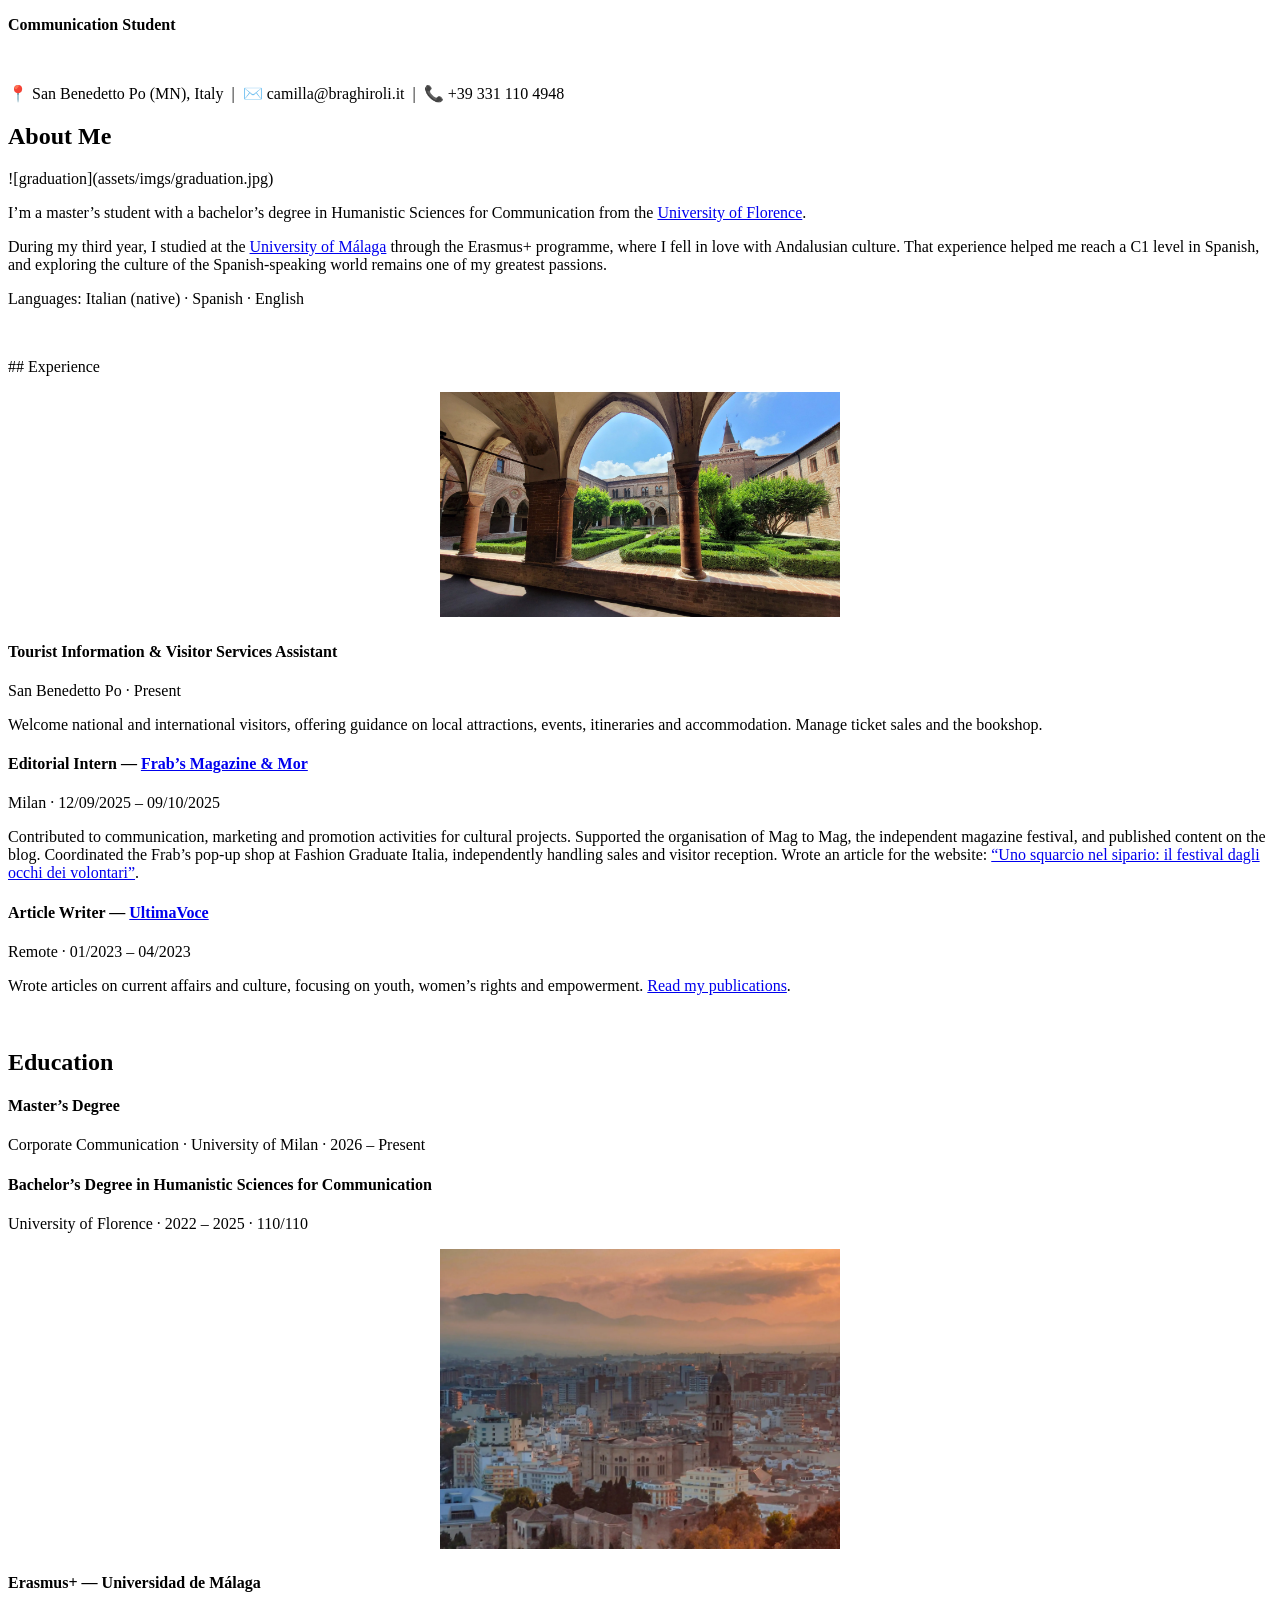
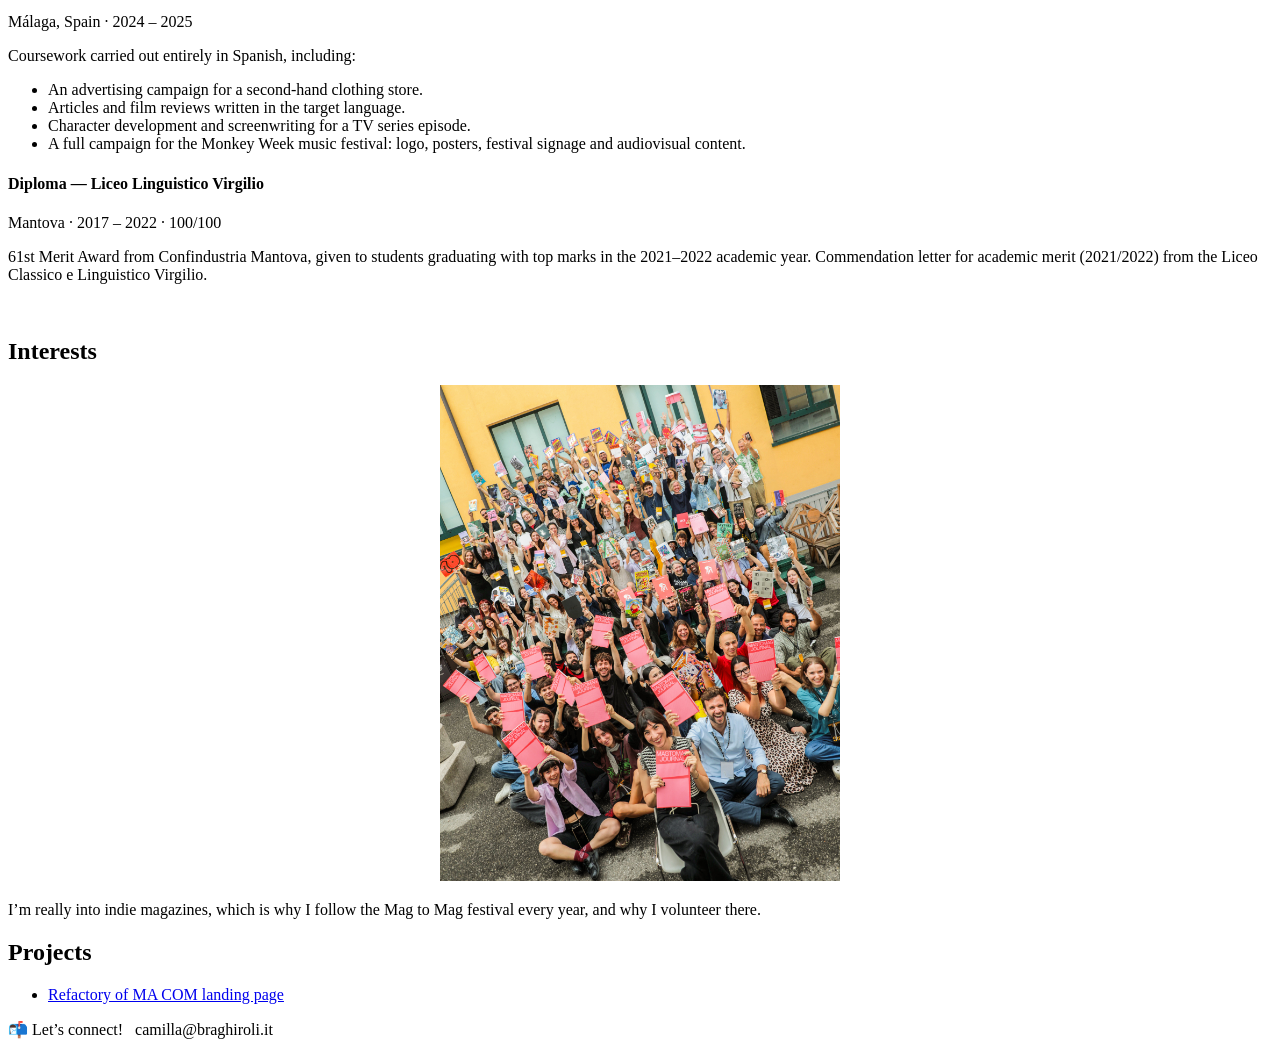
==== portfolio.html @ 439e22c4 "updated" ====
<!DOCTYPE html>
<!-- Webcomm boilerplate -->

<html>
    <head>
        <meta charset="utf-8">
        <meta http-equiv="X-UA-Compatible" content="IE=edge">
        <title></title>
        <meta name="description" content="">
        <meta name="viewport" content="width=device-width, initial-scale=1">
        <link rel="stylesheet" href="https://cdnjs.cloudflare.com/ajax/libs/font-awesome/6.5.1/css/all.min.css">
        <link href="assets/css/portfoliostyle.css" rel="stylesheet" type="text/css"/>
        <meta name = "viewport"
        content = "width=device-width, initial-scale=1.0">
    </head>
   <body>
    
    <div data-align="center">
<p><strong>Communication Student</strong></p>
<p> </p>
<p>📍 San Benedetto Po (MN), Italy  |  ✉️ camilla@braghiroli.it  |  📞
+39 331 110 4948</p>
</div>
<h2 id="about-me">About Me</h2>

![graduation](assets/imgs/graduation.jpg) 

<p>I’m a master’s student with a bachelor’s degree in Humanistic
Sciences for Communication from the <a
href="https://www.unifi.it/it/studia-con-noi/corsi-di-laurea/corsi-di-laurea-triennali-e-a-ciclo-unico/scienze-umanistiche-la">University
of Florence</a>.</p>
<p>During my third year, I studied at the <a
href="https://www.uma.es/facultad-de-ciencias-de-la-comunicacion/">University
of Málaga</a> through the Erasmus+ programme, where I fell in love with
Andalusian culture. That experience helped me reach a C1 level in
Spanish, and exploring the culture of the Spanish-speaking world remains
one of my greatest passions.</p>
<p>Languages: Italian (native) · Spanish · English</p>
<p>   </p>
<p>## Experience</p>
<p align="center">
<img src="assets/imgs/sambe.jpg" alt="San Benedetto Po" width="400">
</p>
<h4 id="tourist-information-visitor-services-assistant">Tourist
Information &amp; Visitor Services Assistant</h4>
<p>San Benedetto Po · Present</p>
<p>Welcome national and international visitors, offering guidance on
local attractions, events, itineraries and accommodation. Manage ticket
sales and the bookshop.</p>
<h4 id="editorial-intern-frabs-magazine-mor">Editorial Intern — <a
href="https://frabsmagazines.com/">Frab’s Magazine &amp; Mor</a></h4>
<p>Milan · 12/09/2025 – 09/10/2025</p>
<p>Contributed to communication, marketing and promotion activities for
cultural projects. Supported the organisation of Mag to Mag, the
independent magazine festival, and published content on the blog.
Coordinated the Frab’s pop-up shop at Fashion Graduate Italia,
independently handling sales and visitor reception. Wrote an article for
the website: <a
href="https://frabsmagazines.com/blogs/frabs-blog/uno-squarcio-nel-sipario-il-festival-dagli-occhi-dei-volontari?srsltid=AY6E9610JQ4VfFO59u2OWCD90DEHQ1Gjds-zkffYdAkZhxf20WUhtO8T">“Uno
squarcio nel sipario: il festival dagli occhi dei volontari”</a>.</p>
<h4 id="article-writer-ultimavoce">Article Writer — <a
href="https://www.ultimavoce.it/">UltimaVoce</a></h4>
<p>Remote · 01/2023 – 04/2023</p>
<p>Wrote articles on current affairs and culture, focusing on youth,
women’s rights and empowerment. <a
href="https://www.ultimavoce.it/?s=Camilla+Braghiroli">Read my
publications</a>.</p>
<p>   </p>
<h2 id="education">Education</h2>
<h4 id="masters-degree">Master’s Degree</h4>
<p>Corporate Communication · University of Milan · 2026 – Present</p>
<h4
id="bachelors-degree-in-humanistic-sciences-for-communication">Bachelor’s
Degree in Humanistic Sciences for Communication</h4>
<p>University of Florence · 2022 – 2025 · 110/110</p>
<p align="center">
<img src="assets/imgs/malaga.webp" alt="Malaga" width="400">
</p>
<h4 id="erasmus-universidad-de-málaga">Erasmus+ — Universidad de
Málaga</h4>
<p>Málaga, Spain · 2024 – 2025</p>
<p>Coursework carried out entirely in Spanish, including:</p>
<ul>
<li>An advertising campaign for a second-hand clothing store.</li>
<li>Articles and film reviews written in the target language.</li>
<li>Character development and screenwriting for a TV series
episode.</li>
<li>A full campaign for the Monkey Week music festival: logo, posters,
festival signage and audiovisual content.</li>
</ul>
<h4 id="diploma-liceo-linguistico-virgilio">Diploma — Liceo Linguistico
Virgilio</h4>
<p>Mantova · 2017 – 2022 · 100/100</p>
<p>61st Merit Award from Confindustria Mantova, given to students
graduating with top marks in the 2021–2022 academic year. Commendation
letter for academic merit (2021/2022) from the Liceo Classico e
Linguistico Virgilio.</p>
<p>   </p>
<h2 id="interests">Interests</h2>
<p align="center">
<img src="assets/imgs/magtomag.JPG" alt="Mag to Mag festival" width="400">
</p>
<p>I’m really into indie magazines, which is why I follow the Mag to Mag
festival every year, and why I volunteer there.</p>
<h2 id="projects">Projects</h2>
<ul>
<li><a
href="https://ale66.github.io/learn-web-playground-2026-27/essays/CamillaBraghiroli/camindex.html">Refactory
of MA COM landing page</a></li>
</ul>
<div data-align="center">
<p>📬 Let’s connect!   camilla@braghiroli.it</p>
</div>
</body>
</html>
---- assets/css/portfoliostyle.css ----
img {
align-content: center;
width: 400;
}
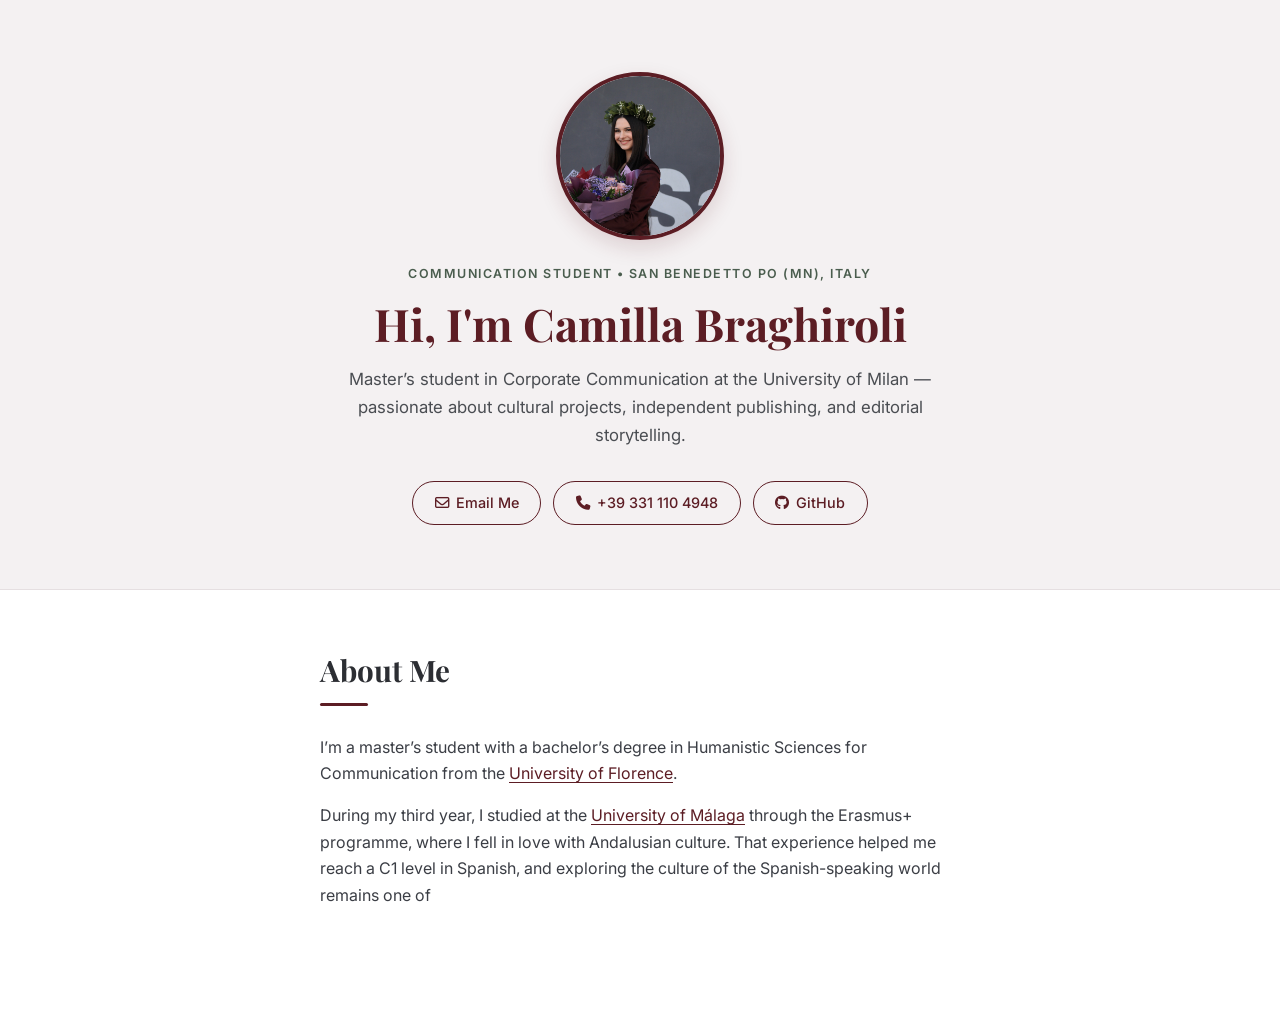
==== commit f513fe60: "update" ====
--- a/portfolio.html
+++ b/portfolio.html
@@ -1,115 +1,56 @@
 <!DOCTYPE html>
-<!-- Webcomm boilerplate -->
+<html lang="en">
+<head>
+    <meta charset="utf-8">
+    <meta http-equiv="X-UA-Compatible" content="IE=edge">
+    <meta name="viewport" content="width=device-width, initial-scale=1.0">
+    <title>Camilla Braghiroli — Portfolio</title>
+    <meta name="description" content="Portfolio of Camilla Braghiroli, Communication Student.">
+    
+    <!-- Icone FontAwesome (già presenti nel tuo codice) -->
+    <link rel="stylesheet" href="https://cdnjs.cloudflare.com/ajax/libs/font-awesome/6.5.1/css/all.min.css">
+    
+    <!-- Font Google per un look elegante -->
+    <link rel="preconnect" href="https://fonts.googleapis.com">
+    <link rel="preconnect" href="https://fonts.gstatic.com" crossorigin>
+    <link href="https://fonts.googleapis.com/css2?family=Inter:wght@400;500;600&family=Playfair+Display:wght@700&display=swap" rel="stylesheet">
+    
+    <!-- Il tuo foglio di stile -->
+    <link href="assets/css/portfoliostyle.css" rel="stylesheet" type="text/css">
+</head>
+<body>
 
-<html>
-    <head>
-        <meta charset="utf-8">
-        <meta http-equiv="X-UA-Compatible" content="IE=edge">
-        <title></title>
-        <meta name="description" content="">
-        <meta name="viewport" content="width=device-width, initial-scale=1">
-        <link rel="stylesheet" href="https://cdnjs.cloudflare.com/ajax/libs/font-awesome/6.5.1/css/all.min.css">
-        <link href="assets/css/portfoliostyle.css" rel="stylesheet" type="text/css"/>
-        <meta name = "viewport"
-        content = "width=device-width, initial-scale=1.0">
-    </head>
-   <body>
-    
-    <div data-align="center">
-<p><strong>Communication Student</strong></p>
-<p> </p>
-<p>📍 San Benedetto Po (MN), Italy  |  ✉️ camilla@braghiroli.it  |  📞
-+39 331 110 4948</p>
-</div>
-<h2 id="about-me">About Me</h2>
+    <!-- HERO SECTION CENTRATA (come il riferimento) -->
+    <header class="hero">
+        <div class="hero-container">
+            <img src="assets/imgs/graduation.jpg" alt="Camilla at her graduation" class="profile-pic">
+            
+            <p class="subtitle">COMMUNICATION STUDENT • SAN BENEDETTO PO (MN), ITALY</p>
+            
+            <h1>Hi, I'm Camilla Braghiroli</h1>
+            
+            <p class="bio-short">
+                Master’s student in Corporate Communication at the University of Milan — passionate about cultural projects, independent publishing, and editorial storytelling.
+            </p>
 
-![graduation](assets/imgs/graduation.jpg) 
+            <div class="contact-pills">
+                <a href="mailto:camilla@braghiroli.it" class="pill-btn"><i class="fa-regular fa-envelope"></i> Email Me</a>
+                <a href="tel:+393311104948" class="pill-btn"><i class="fa-solid fa-phone"></i> +39 331 110 4948</a>
+                <a href="https://github.com/camillabraghiroli" target="_blank" class="pill-btn"><i class="fa-brands fa-github"></i> GitHub</a>
+            </div>
+        </div>
+    </header>
 
-<p>I’m a master’s student with a bachelor’s degree in Humanistic
-Sciences for Communication from the <a
-href="https://www.unifi.it/it/studia-con-noi/corsi-di-laurea/corsi-di-laurea-triennali-e-a-ciclo-unico/scienze-umanistiche-la">University
-of Florence</a>.</p>
-<p>During my third year, I studied at the <a
-href="https://www.uma.es/facultad-de-ciencias-de-la-comunicacion/">University
-of Málaga</a> through the Erasmus+ programme, where I fell in love with
-Andalusian culture. That experience helped me reach a C1 level in
-Spanish, and exploring the culture of the Spanish-speaking world remains
-one of my greatest passions.</p>
-<p>Languages: Italian (native) · Spanish · English</p>
-<p>   </p>
-<p>## Experience</p>
-<p align="center">
-<img src="assets/imgs/sambe.jpg" alt="San Benedetto Po" width="400">
-</p>
-<h4 id="tourist-information-visitor-services-assistant">Tourist
-Information &amp; Visitor Services Assistant</h4>
-<p>San Benedetto Po · Present</p>
-<p>Welcome national and international visitors, offering guidance on
-local attractions, events, itineraries and accommodation. Manage ticket
-sales and the bookshop.</p>
-<h4 id="editorial-intern-frabs-magazine-mor">Editorial Intern — <a
-href="https://frabsmagazines.com/">Frab’s Magazine &amp; Mor</a></h4>
-<p>Milan · 12/09/2025 – 09/10/2025</p>
-<p>Contributed to communication, marketing and promotion activities for
-cultural projects. Supported the organisation of Mag to Mag, the
-independent magazine festival, and published content on the blog.
-Coordinated the Frab’s pop-up shop at Fashion Graduate Italia,
-independently handling sales and visitor reception. Wrote an article for
-the website: <a
-href="https://frabsmagazines.com/blogs/frabs-blog/uno-squarcio-nel-sipario-il-festival-dagli-occhi-dei-volontari?srsltid=AY6E9610JQ4VfFO59u2OWCD90DEHQ1Gjds-zkffYdAkZhxf20WUhtO8T">“Uno
-squarcio nel sipario: il festival dagli occhi dei volontari”</a>.</p>
-<h4 id="article-writer-ultimavoce">Article Writer — <a
-href="https://www.ultimavoce.it/">UltimaVoce</a></h4>
-<p>Remote · 01/2023 – 04/2023</p>
-<p>Wrote articles on current affairs and culture, focusing on youth,
-women’s rights and empowerment. <a
-href="https://www.ultimavoce.it/?s=Camilla+Braghiroli">Read my
-publications</a>.</p>
-<p>   </p>
-<h2 id="education">Education</h2>
-<h4 id="masters-degree">Master’s Degree</h4>
-<p>Corporate Communication · University of Milan · 2026 – Present</p>
-<h4
-id="bachelors-degree-in-humanistic-sciences-for-communication">Bachelor’s
-Degree in Humanistic Sciences for Communication</h4>
-<p>University of Florence · 2022 – 2025 · 110/110</p>
-<p align="center">
-<img src="assets/imgs/malaga.webp" alt="Malaga" width="400">
-</p>
-<h4 id="erasmus-universidad-de-málaga">Erasmus+ — Universidad de
-Málaga</h4>
-<p>Málaga, Spain · 2024 – 2025</p>
-<p>Coursework carried out entirely in Spanish, including:</p>
-<ul>
-<li>An advertising campaign for a second-hand clothing store.</li>
-<li>Articles and film reviews written in the target language.</li>
-<li>Character development and screenwriting for a TV series
-episode.</li>
-<li>A full campaign for the Monkey Week music festival: logo, posters,
-festival signage and audiovisual content.</li>
-</ul>
-<h4 id="diploma-liceo-linguistico-virgilio">Diploma — Liceo Linguistico
-Virgilio</h4>
-<p>Mantova · 2017 – 2022 · 100/100</p>
-<p>61st Merit Award from Confindustria Mantova, given to students
-graduating with top marks in the 2021–2022 academic year. Commendation
-letter for academic merit (2021/2022) from the Liceo Classico e
-Linguistico Virgilio.</p>
-<p>   </p>
-<h2 id="interests">Interests</h2>
-<p align="center">
-<img src="assets/imgs/magtomag.JPG" alt="Mag to Mag festival" width="400">
-</p>
-<p>I’m really into indie magazines, which is why I follow the Mag to Mag
-festival every year, and why I volunteer there.</p>
-<h2 id="projects">Projects</h2>
-<ul>
-<li><a
-href="https://ale66.github.io/learn-web-playground-2026-27/essays/CamillaBraghiroli/camindex.html">Refactory
-of MA COM landing page</a></li>
-</ul>
-<div data-align="center">
-<p>📬 Let’s connect!   camilla@braghiroli.it</p>
-</div>
-</body>
-</html>
+    <!-- CONTENUTO PRINCIPALE -->
+    <main class="content">
+
+        <!-- ABOUT ME -->
+        <section class="section" id="about-me">
+            <h2>About Me</h2>
+            <div class="accent-line"></div>
+            
+            <p>
+                I’m a master’s student with a bachelor’s degree in Humanistic Sciences for Communication from the <a href="https://www.unifi.it/it/studia-con-noi/corsi-di-laurea/corsi-di-laurea-triennali-e-a-ciclo-unico/scienze-umanistiche-la" target="_blank">University of Florence</a>.
+            </p>
+            <p>
+                During my third year, I studied at the <a href="https://www.uma.es/facultad-de-ciencias-de-la-comunicacion/" target="_blank">University of Málaga</a> through the Erasmus+ programme, where I fell in love with Andalusian culture. That experience helped me reach a C1 level in Spanish, and exploring the culture of the Spanish-speaking world remains one of
--- a/assets/css/portfoliostyle.css
+++ b/assets/css/portfoliostyle.css
@@ -1,4 +1,306 @@
+* {
+    box-sizing: border-box;
+    margin: 0;
+    padding: 0;
+}
+
 img {
-align-content: center;
-width: 400;
+    max-width: 100%;
+    height: auto;
+    display: block;
+}
+
+body {
+    font-family: 'Inter', sans-serif;
+    color: #2C2E33;
+    background-color: #FFFFFF;
+    line-height: 1.65;
+}
+
+a {
+    color: #5C1D24;
+    text-decoration: underline;
+    text-underline-offset: 3px;
+    transition: color 0.2s ease;
+}
+
+a:hover {
+    color: #4A5D4E;
+}
+
+/* --- HERO SECTION --- */
+.hero {
+    background-color: #F4F1F2; /* Cipria/grigio-lilla tenue dai fiori */
+    padding: 4.5rem 5% 4rem;
+    text-align: center;
+    border-bottom: 1px solid #E5DFE1;
+}
+
+.hero-container {
+    max-width: 48rem;
+    margin: 0 auto;
+}
+
+.profile-pic {
+    width: 10.5rem;
+    height: 10.5rem;
+    border-radius: 50%;
+    object-fit: cover;
+    object-position: center 15%; /* Centra viso e corona d'alloro */
+    border: 4px solid #5C1D24; /* Bordeaux tailleur */
+    box-shadow: 0 8px 20px rgba(92, 29, 36, 0.15);
+    margin: 0 auto 1.5rem;
+}
+
+.subtitle {
+    font-size: 0.78rem;
+    font-weight: 600;
+    letter-spacing: 0.12em;
+    color: #4A5D4E; /* Verde salvia/alloro */
+    text-transform: uppercase;
+    margin-bottom: 0.75rem;
+}
+
+.hero h1 {
+    font-family: 'Playfair Display', serif;
+    font-size: 2.8rem;
+    color: #5C1D24;
+    margin-bottom: 1rem;
+    line-height: 1.2;
+}
+
+.bio-short {
+    font-size: 1.05rem;
+    color: #4A4D52;
+    max-width: 38rem;
+    margin: 0 auto 2rem;
+}
+
+/* Bottoni a pillola */
+.contact-pills {
+    display: flex;
+    flex-wrap: wrap;
+    justify-content: center;
+    gap: 0.75rem;
+}
+
+.pill-btn {
+    display: inline-flex;
+    align-items: center;
+    gap: 0.45rem;
+    padding: 0.55rem 1.35rem;
+    border: 1.5px solid #5C1D24;
+    border-radius: 999px;
+    color: #5C1D24;
+    text-decoration: none;
+    font-size: 0.9rem;
+    font-weight: 500;
+    background-color: transparent;
+    transition: all 0.2s ease;
+}
+
+.pill-btn:hover {
+    background-color: #5C1D24;
+    color: #FFFFFF;
+}
+
+/* --- CONTENUTO PRINCIPALE --- */
+.content {
+    max-width: 48rem;
+    margin: 0 auto;
+    padding: 3.5rem 5%;
+}
+
+.section {
+    margin-bottom: 3.5rem;
+}
+
+.section h2 {
+    font-family: 'Playfair Display', serif;
+    font-size: 1.85rem;
+    color: #2C2E33;
+    margin-bottom: 0.5rem;
+}
+
+.accent-line {
+    width: 3rem;
+    height: 3px;
+    background-color: #5C1D24;
+    margin-bottom: 1.75rem;
+    border-radius: 2px;
+}
+
+.section p {
+    margin-bottom: 1rem;
+    font-size: 1rem;
+    color: #3B3E45;
+}
+
+.languages {
+    margin-top: 1.25rem;
+    padding-top: 1rem;
+    border-top: 1px solid #EAE6E7;
+    color: #4A5D4E;
+}
+
+/* --- VOCI DI ESPERIENZA E FORMAZIONE --- */
+.entry {
+    margin-bottom: 2rem;
+    padding-left: 1rem;
+    border-left: 2px solid #E5DFE1;
+}
+
+.entry:hover {
+    border-left-color: #5C1D24;
+}
+
+.entry-header {
+    display: flex;
+    justify-content: space-between;
+    align-items: baseline;
+    flex-wrap: wrap;
+    gap: 0.5rem;
+    margin-bottom: 0.4rem;
+}
+
+.entry-header h4 {
+    font-size: 1.1rem;
+    font-weight: 600;
+    color: #2C2E33;
+}
+
+.entry-meta {
+    font-size: 0.85rem;
+    font-weight: 500;
+    color: #4A5D4E;
+}
+
+.clean-list {
+    margin: 0.5rem 0 1rem 1.25rem;
+    color: #3B3E45;
+}
+
+.clean-list li {
+    margin-bottom: 0.35rem;
+}
+
+/* --- IMMAGINI NELLE SEZIONI --- */
+.section-banner {
+    margin: 1.25rem 0 1.75rem;
+}
+
+.section-banner img {
+    width: 100%;
+    max-height: 20rem;
+    object-fit: cover;
+    border-radius: 12px;
+    box-shadow: 0 4px 14px rgba(0, 0, 0, 0.08);
+}
+
+/* Card affiancata per Interests */
+.media-card {
+    display: flex;
+    align-items: center;
+    gap: 1.5rem;
+    background-color: #F4F1F2;
+    padding: 1.25rem;
+    border-radius: 12px;
+}
+
+.media-card img {
+    width: 14rem;
+    height: 10rem;
+    object-fit: cover;
+    border-radius: 8px;
+    flex-shrink: 0;
+}
+
+.media-card p {
+    margin-bottom: 0;
+}
+
+/* Card cliccabile per Projects */
+.project-card {
+    display: flex;
+    justify-content: space-between;
+    align-items: center;
+    padding: 1.25rem 1.5rem;
+    border: 1.5px solid #E5DFE1;
+    border-radius: 12px;
+    text-decoration: none;
+    color: #2C2E33;
+    transition: all 0.2s ease;
+}
+
+.project-card:hover {
+    border-color: #5C1D24;
+    background-color: #F4F1F2;
+    color: #5C1D24;
+}
+
+.project-card h4 {
+    font-size: 1.05rem;
+    margin-bottom: 0.2rem;
+}
+
+.project-card p {
+    margin: 0;
+    font-size: 0.9rem;
+    color: #4A5D4E;
+}
+
+/* --- FOOTER --- */
+.site-footer {
+    background-color: #F4F1F2;
+    border-top: 1px solid #E5DFE1;
+    text-align: center;
+    padding: 2.5rem 5%;
+    font-size: 0.95rem;
+    color: #2C2E33;
+}
+
+.site-footer a {
+    font-weight: 600;
+    margin-left: 0.4rem;
+}
+
+/* --- MEDIA QUERY PER TELEFONO --- */
+@media (max-width: 700px) {
+    .hero {
+        padding: 3rem 5%;
+    }
+
+    .hero h1 {
+        font-size: 2.1rem;
+    }
+
+    .profile-pic {
+        width: 8.5rem;
+        height: 8.5rem;
+    }
+
+    .contact-pills {
+        flex-direction: column;
+        align-items: center;
+    }
+
+    .pill-btn {
+        width: 85%;
+        justify-content: center;
+    }
+
+    .entry-header {
+        flex-direction: column;
+        gap: 0.15rem;
+    }
+
+    .media-card {
+        flex-direction: column;
+        text-align: left;
+    }
+
+    .media-card img {
+        width: 100%;
+        height: 13rem;
+    }
 }
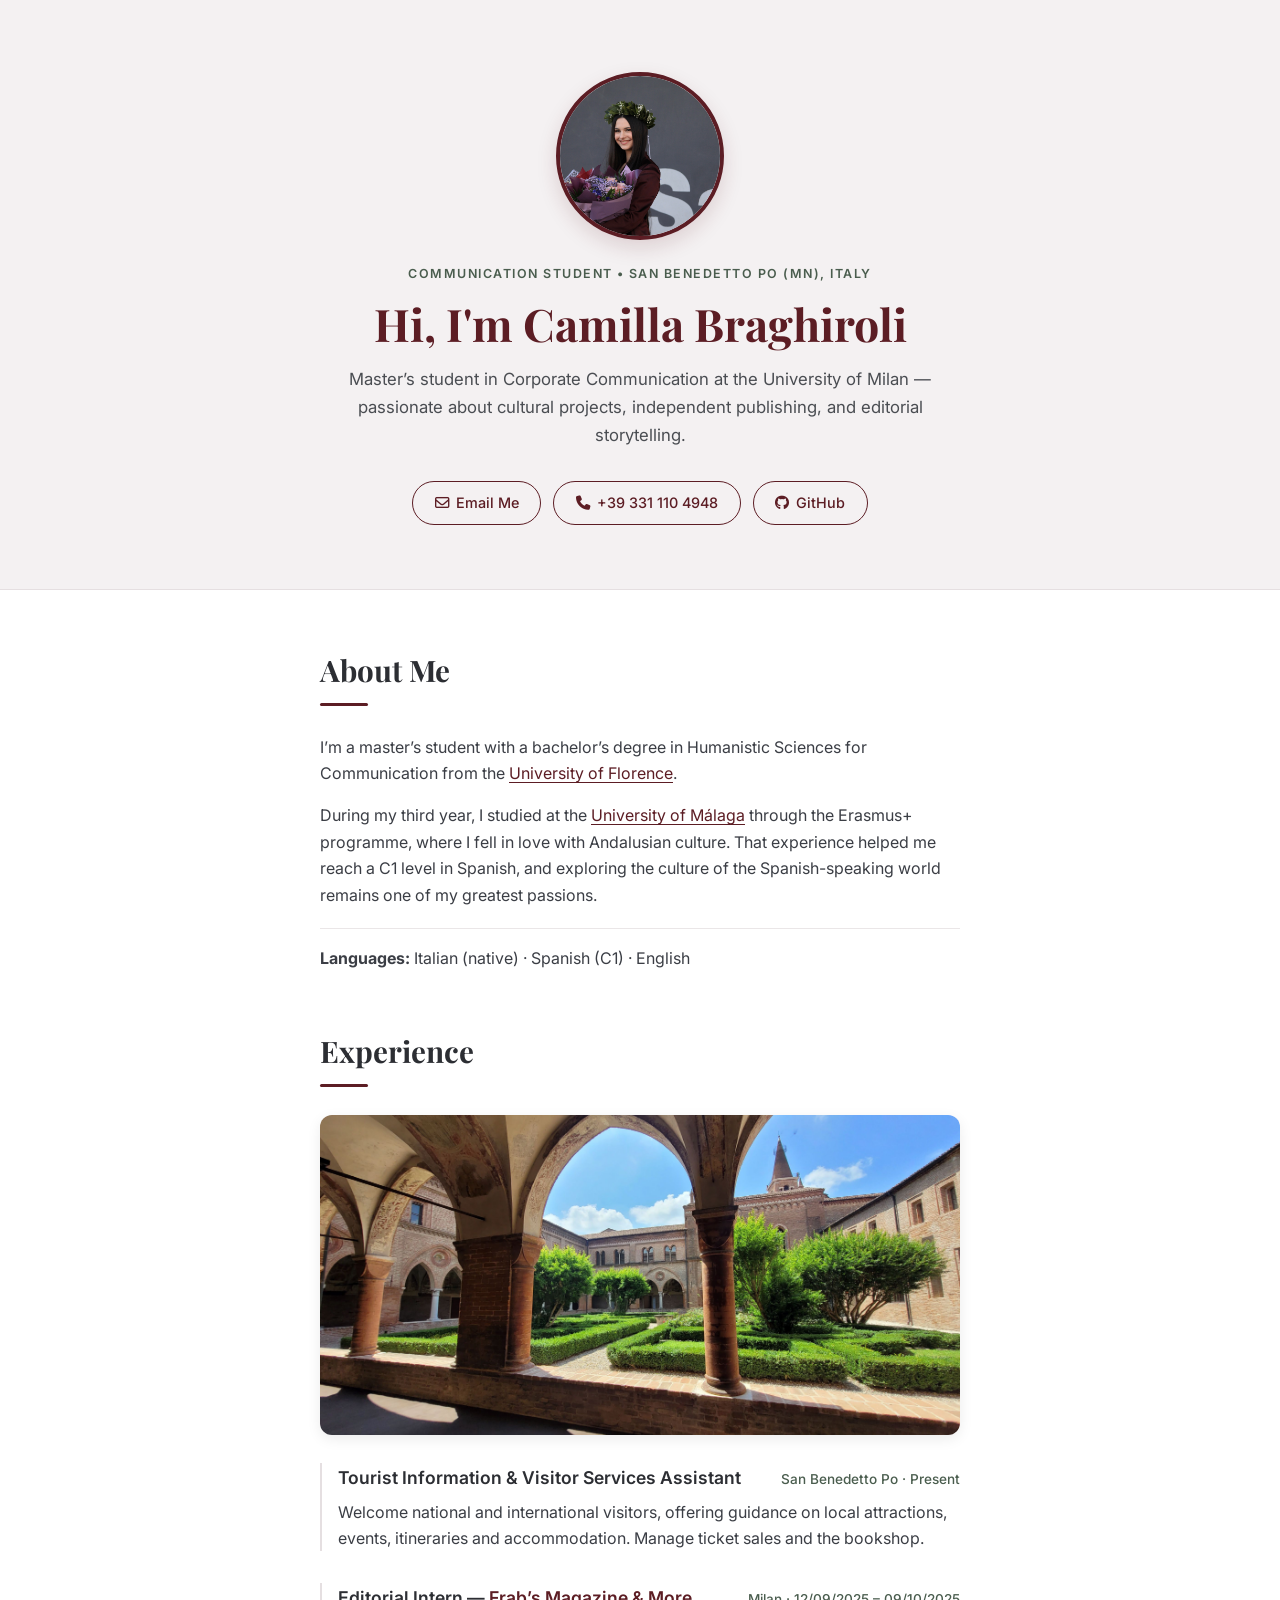
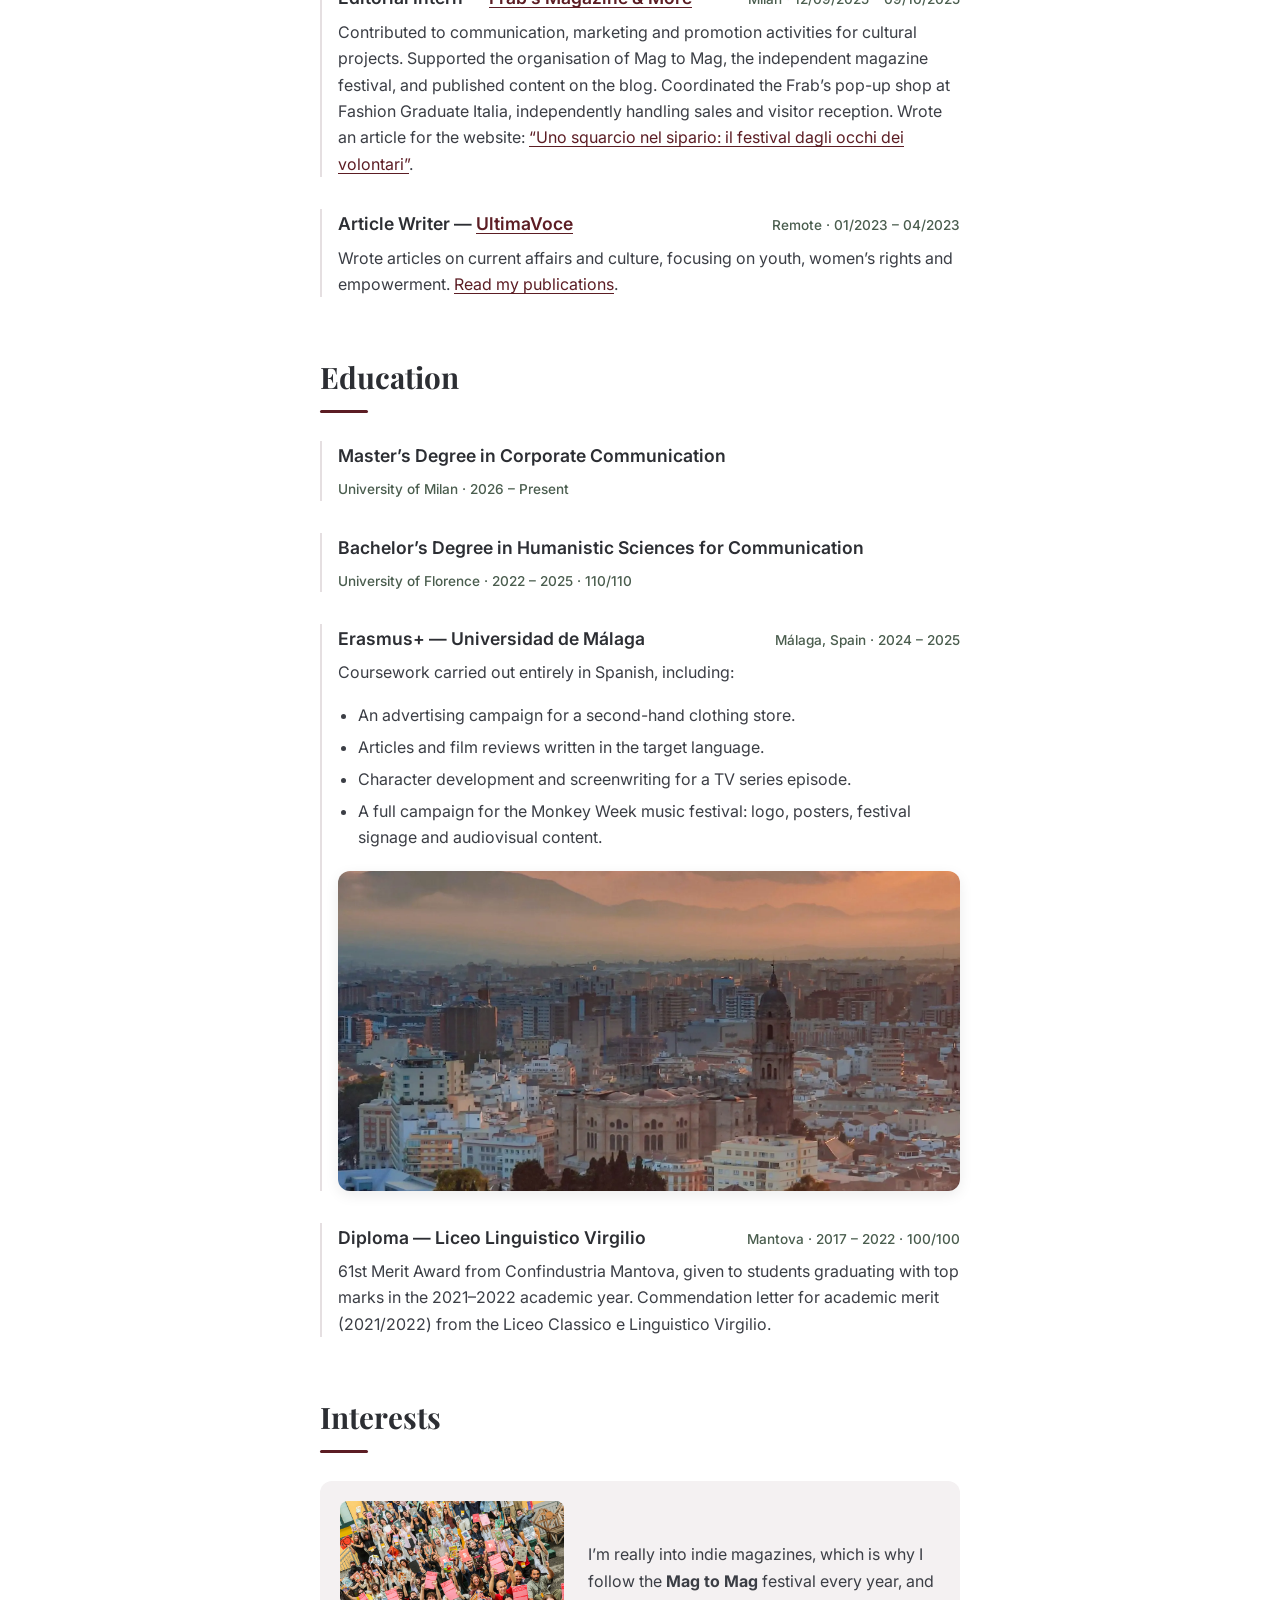
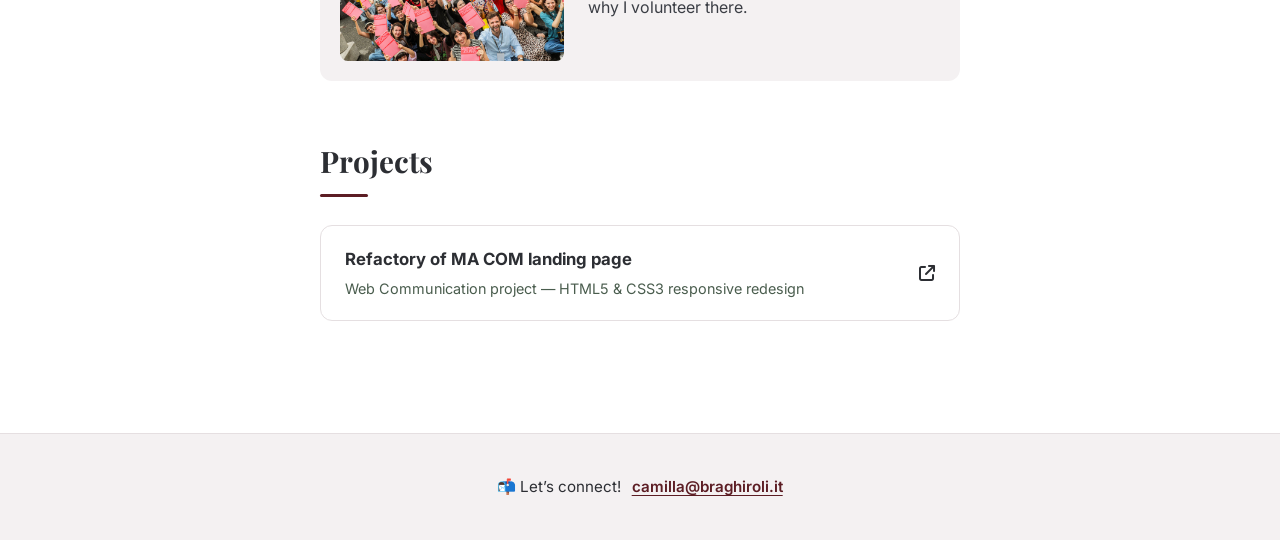
==== commit fbd2af4b: "nuovo" ====
--- a/portfolio.html
+++ b/portfolio.html
@@ -53,4 +53,134 @@
                 I’m a master’s student with a bachelor’s degree in Humanistic Sciences for Communication from the <a href="https://www.unifi.it/it/studia-con-noi/corsi-di-laurea/corsi-di-laurea-triennali-e-a-ciclo-unico/scienze-umanistiche-la" target="_blank">University of Florence</a>.
             </p>
             <p>
-                During my third year, I studied at the <a href="https://www.uma.es/facultad-de-ciencias-de-la-comunicacion/" target="_blank">University of Málaga</a> through the Erasmus+ programme, where I fell in love with Andalusian culture. That experience helped me reach a C1 level in Spanish, and exploring the culture of the Spanish-speaking world remains one of+                During my third year, I studied at the <a href="https://www.uma.es/facultad-de-ciencias-de-la-comunicacion/" target="_blank">University of Málaga</a> through the Erasmus+ programme, where I fell in love with Andalusian culture. That experience helped me reach a C1 level in Spanish, and exploring the culture of the Spanish-speaking world remains one of my greatest passions.
+            </p>
+            <p class="languages">
+                <strong>Languages:</strong> Italian (native) · Spanish (C1) · English
+            </p>
+        </section>
+
+        <!-- EXPERIENCE -->
+        <section class="section" id="experience">
+            <h2>Experience</h2>
+            <div class="accent-line"></div>
+
+            <!-- Immagine affiancata/integrata in modo ordinato -->
+            <div class="section-banner">
+                <img src="assets/imgs/sambe.jpg" alt="San Benedetto Po">
+            </div>
+
+            <div class="entry">
+                <div class="entry-header">
+                    <h4>Tourist Information &amp; Visitor Services Assistant</h4>
+                    <span class="entry-meta">San Benedetto Po · Present</span>
+                </div>
+                <p>
+                    Welcome national and international visitors, offering guidance on local attractions, events, itineraries and accommodation. Manage ticket sales and the bookshop.
+                </p>
+            </div>
+
+            <div class="entry">
+                <div class="entry-header">
+                    <h4>Editorial Intern — <a href="https://frabsmagazines.com/" target="_blank">Frab’s Magazine &amp; More</a></h4>
+                    <span class="entry-meta">Milan · 12/09/2025 – 09/10/2025</span>
+                </div>
+                <p>
+                    Contributed to communication, marketing and promotion activities for cultural projects. Supported the organisation of Mag to Mag, the independent magazine festival, and published content on the blog. Coordinated the Frab’s pop-up shop at Fashion Graduate Italia, independently handling sales and visitor reception. Wrote an article for the website: <a href="https://frabsmagazines.com/blogs/frabs-blog/uno-squarcio-nel-sipario-il-festival-dagli-occhi-dei-volontari?srsltid=AY6E9610JQ4VfFO59u2OWCD90DEHQ1Gjds-zkffYdAkZhxf20WUhtO8T" target="_blank">“Uno squarcio nel sipario: il festival dagli occhi dei volontari”</a>.
+                </p>
+            </div>
+
+            <div class="entry">
+                <div class="entry-header">
+                    <h4>Article Writer — <a href="https://www.ultimavoce.it/" target="_blank">UltimaVoce</a></h4>
+                    <span class="entry-meta">Remote · 01/2023 – 04/2023</span>
+                </div>
+                <p>
+                    Wrote articles on current affairs and culture, focusing on youth, women’s rights and empowerment. <a href="https://www.ultimavoce.it/?s=Camilla+Braghiroli" target="_blank">Read my publications</a>.
+                </p>
+            </div>
+        </section>
+
+        <!-- EDUCATION -->
+        <section class="section" id="education">
+            <h2>Education</h2>
+            <div class="accent-line"></div>
+
+            <div class="entry">
+                <div class="entry-header">
+                    <h4>Master’s Degree in Corporate Communication</h4>
+                    <span class="entry-meta">University of Milan · 2026 – Present</span>
+                </div>
+            </div>
+
+            <div class="entry">
+                <div class="entry-header">
+                    <h4>Bachelor’s Degree in Humanistic Sciences for Communication</h4>
+                    <span class="entry-meta">University of Florence · 2022 – 2025 · 110/110</span>
+                </div>
+            </div>
+
+            <div class="entry">
+                <div class="entry-header">
+                    <h4>Erasmus+ — Universidad de Málaga</h4>
+                    <span class="entry-meta">Málaga, Spain · 2024 – 2025</span>
+                </div>
+                <p>Coursework carried out entirely in Spanish, including:</p>
+                <ul class="clean-list">
+                    <li>An advertising campaign for a second-hand clothing store.</li>
+                    <li>Articles and film reviews written in the target language.</li>
+                    <li>Character development and screenwriting for a TV series episode.</li>
+                    <li>A full campaign for the Monkey Week music festival: logo, posters, festival signage and audiovisual content.</li>
+                </ul>
+                <div class="section-banner">
+                    <img src="assets/imgs/malaga.webp" alt="Malaga">
+                </div>
+            </div>
+
+            <div class="entry">
+                <div class="entry-header">
+                    <h4>Diploma — Liceo Linguistico Virgilio</h4>
+                    <span class="entry-meta">Mantova · 2017 – 2022 · 100/100</span>
+                </div>
+                <p>
+                    61st Merit Award from Confindustria Mantova, given to students graduating with top marks in the 2021–2022 academic year. Commendation letter for academic merit (2021/2022) from the Liceo Classico e Linguistico Virgilio.
+                </p>
+            </div>
+        </section>
+
+        <!-- INTERESTS -->
+        <section class="section" id="interests">
+            <h2>Interests</h2>
+            <div class="accent-line"></div>
+            
+            <div class="media-card">
+                <img src="assets/imgs/magtomag.JPG" alt="Mag to Mag festival">
+                <p>
+                    I’m really into indie magazines, which is why I follow the <strong>Mag to Mag</strong> festival every year, and why I volunteer there.
+                </p>
+            </div>
+        </section>
+
+        <!-- PROJECTS -->
+        <section class="section" id="projects">
+            <h2>Projects</h2>
+            <div class="accent-line"></div>
+            
+            <a href="https://ale66.github.io/learn-web-playground-2026-27/essays/CamillaBraghiroli/camindex.html" target="_blank" class="project-card">
+                <div>
+                    <h4>Refactory of MA COM landing page</h4>
+                    <p>Web Communication project — HTML5 &amp; CSS3 responsive redesign</p>
+                </div>
+                <i class="fa-solid fa-arrow-up-right-from-square"></i>
+            </a>
+        </section>
+
+    </main>
+
+    <!-- FOOTER -->
+    <footer class="site-footer">
+        <p>📬 Let’s connect! <a href="mailto:camilla@braghiroli.it">camilla@braghiroli.it</a></p>
+    </footer>
+
+</body>
+</html>
